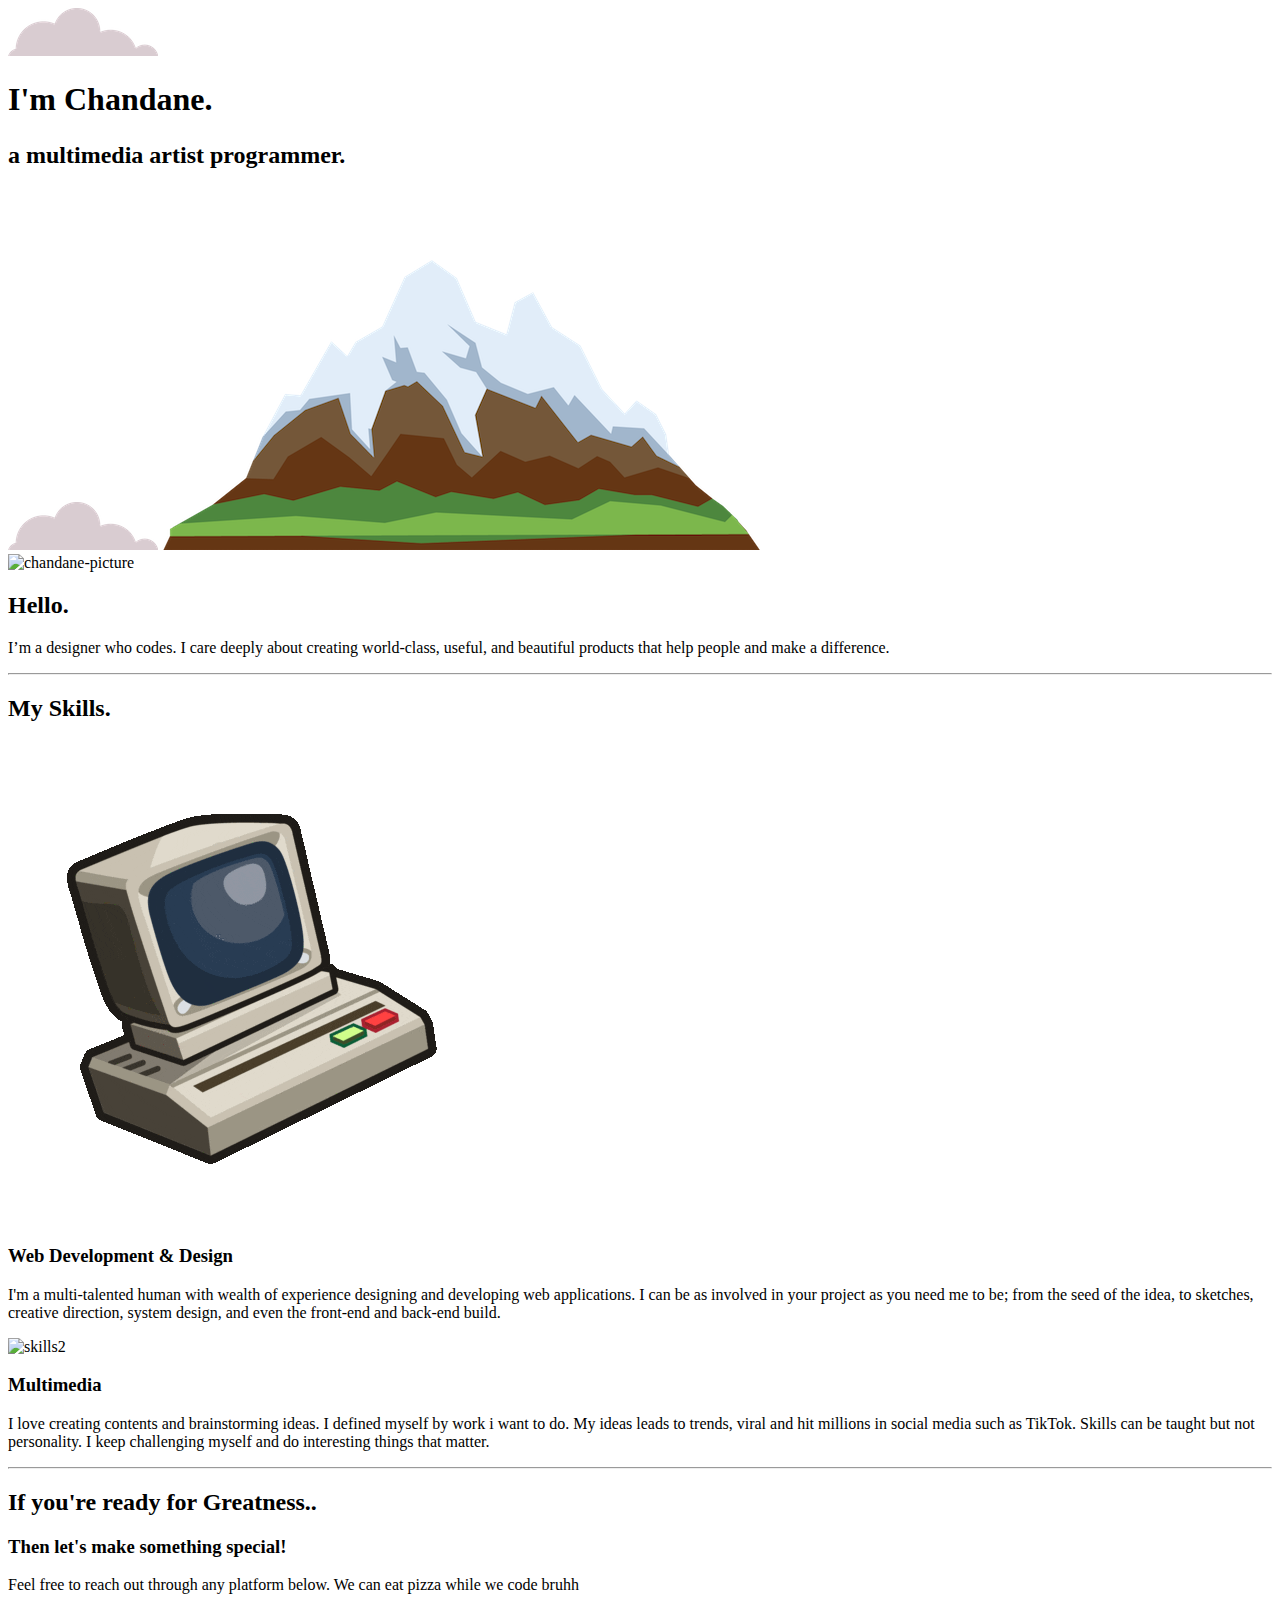
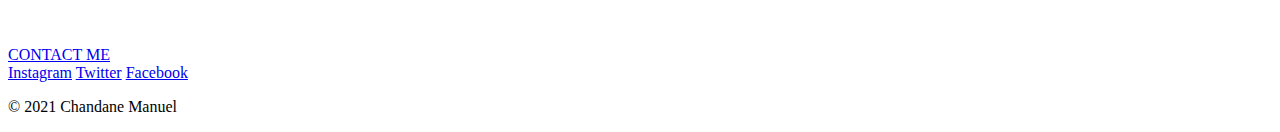
==== index.html @ cd48190d "Add files via upload" ====
<!DOCTYPE html>
<html lang="en" dir="ltr">

<head>
  <meta charset="utf-8">
  <title>Christian Manuel</title>
  <link rel="stylesheet" href="css/style.css">
  <link rel="icon" href="favicon.ico">
  <link href="https://fonts.googleapis.com/css2?family=Merriweather:ital,wght@0,300;1,300&family=Montserrat:ital,wght@1,400;1,500&family=Sacramento&display=swap" rel="stylesheet">

</head>




<body>
  

  <div class="top-container">
    <img class="top-cloud" src="IMAGES/cloud.png" alt="cloud-img">
    <h1> I'm Chandane.</h1>
   <h2>  <p> a multimedia artist <span class="pro">pro</span>grammer. </p> </h2>
    <img class="bottom-cloud" src="IMAGES/cloud.png" alt="cloud-img">
    <img class="mountain" src="IMAGES/mountain.png" alt="mountain-img">

  </div>

  <div class="middle-container">
    <div class="profile">
      <img class="chandane-picture" src="https://i.im.ge/2021/08/10/9Ueq0.png" alt="chandane-picture">
      <h2>Hello.</h2>
      <p class="introduction" >



       I’m a designer who codes. I care deeply about creating world-class, useful, and beautiful products that help people and make a difference.
  </p>


    </div>
    <hr>
    <div class="skills">
      <h2>My Skills.</h2>
      <div class="skill-row">
        <img class="skills-image" src="IMAGES/skills.gif" alt="skills">
        <h3>Web Development & Design</h3>
        <p class="skill-desc"> I'm a multi-talented human with wealth of experience designing and developing web applications. I can be as involved in your project as you need me to be;
from the seed of the idea, to sketches, creative direction, system design, and even the front-end and back-end build.
 </p>
      </div>
      <div class="skill-row">
        <img class="skills2-image" src="IMAGES/skills2.gif" alt="skills2">
        <h3>Multimedia </h3>
        <p class="skill-desc2"> I love creating contents and brainstorming ideas. I defined myself by work i want to do.
          My ideas leads to trends, viral  and hit millions in social media such as TikTok.
           Skills can be taught but not personality. I keep challenging myself and do interesting things that matter. </p>
      </div>
    </div>
    <hr class="bottom-hr">
    <div class="contact-me">
      <h2>If you're ready for Greatness..</h2>
      <h3>Then let's make something special!</h3>
      <p>Feel free to reach out through any platform below. We can eat pizza while we code bruhh </p>
      <br> <br>
      <a class="btn" href="mailto:name@email.com">CONTACT ME</a>
    </div>
  </div>


  <div class="bottom-container">
    <a class="footerlink"  href="https://www.instagram.com/theweeknd/">Instagram</a>
    <a  class="footerlink" href="https://twitter.com/xchandane">Twitter</a>
    <a class="footerlink"  href="https://www.facebook.com/representsXOGANG/ "> Facebook</a>
    <p class ="credits"> © 2021 Chandane Manuel  </p>
  </div>



</body>

</html>
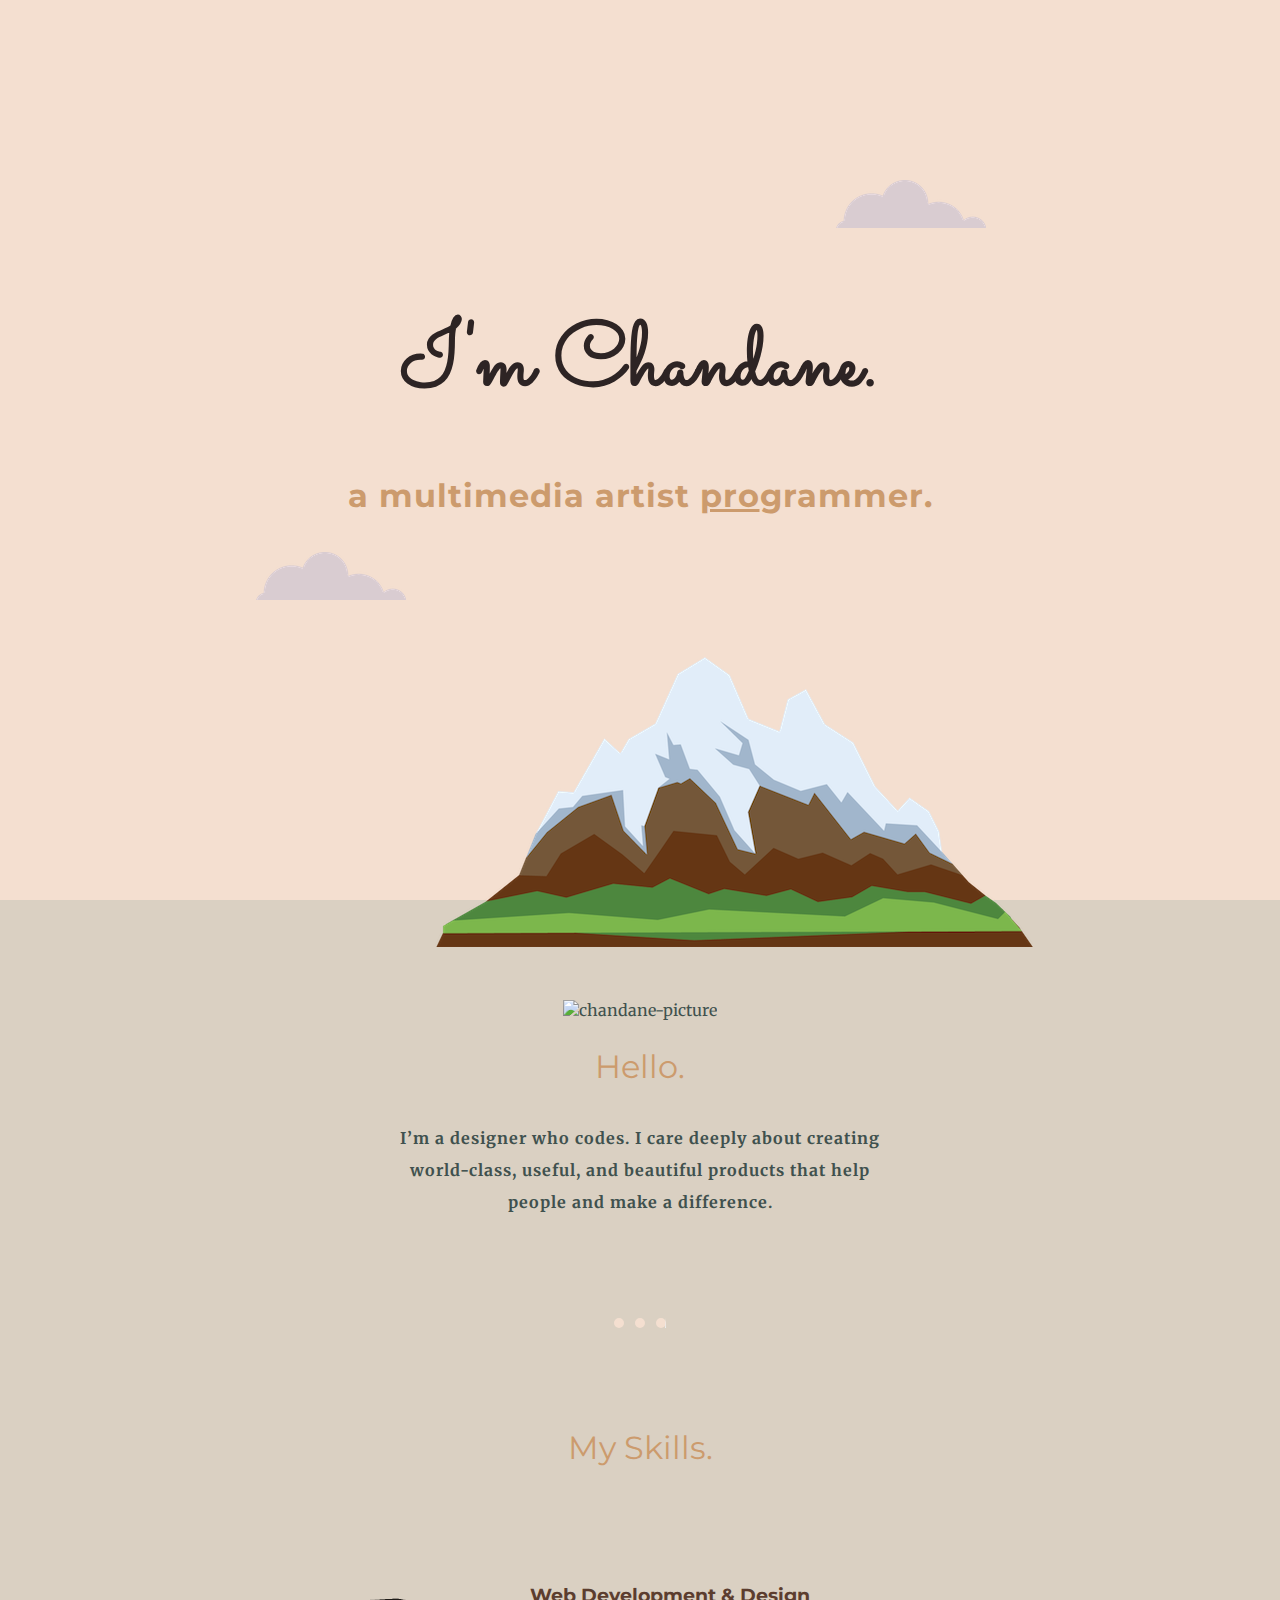
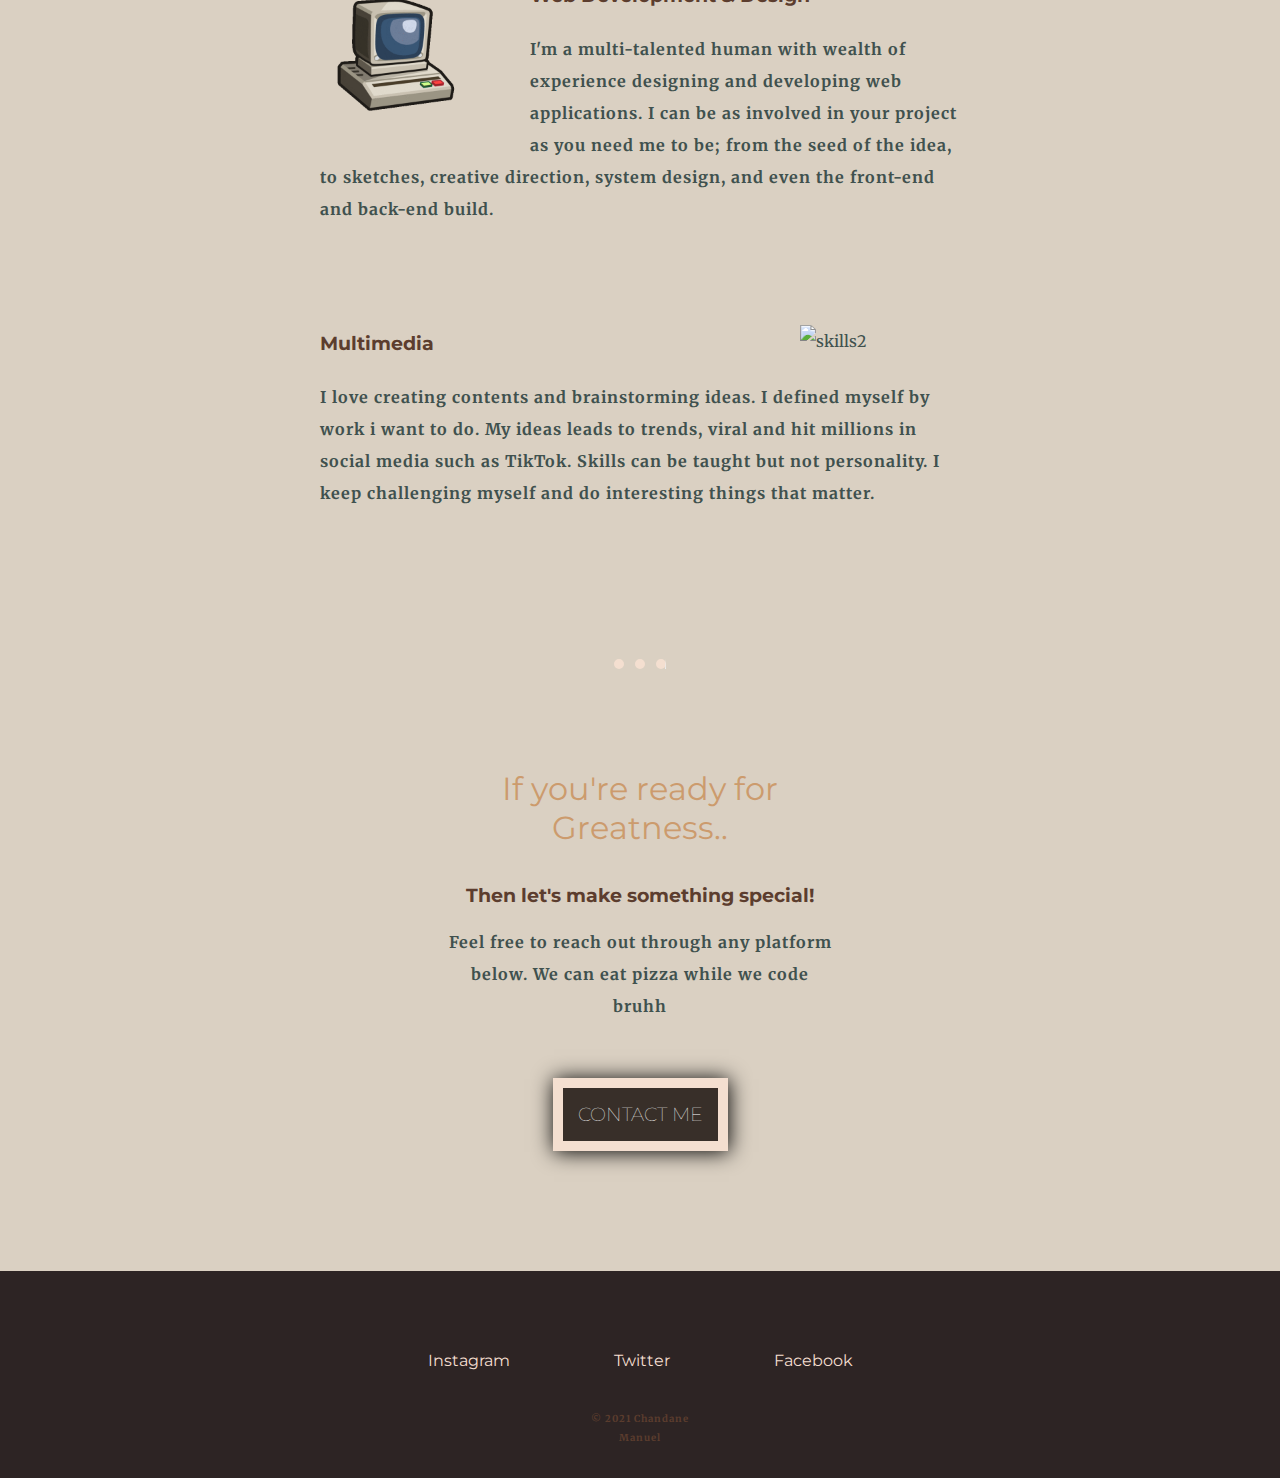
==== commit d02865bb: "Update index.html" ====
--- a/index.html
+++ b/index.html
@@ -4,7 +4,7 @@
 <head>
   <meta charset="utf-8">
   <title>Christian Manuel</title>
-  <link rel="stylesheet" href="css/style.css">
+  <link rel="stylesheet" href="CSS/style.css">
   <link rel="icon" href="favicon.ico">
   <link href="https://fonts.googleapis.com/css2?family=Merriweather:ital,wght@0,300;1,300&family=Montserrat:ital,wght@1,400;1,500&family=Sacramento&display=swap" rel="stylesheet">
 
--- a/CSS/style.css
+++ b/CSS/style.css
@@ -0,0 +1,295 @@
+body{
+
+margin:0;
+text-align: center;
+color: #40514E;
+font-family: 'Merriweather', serif;
+position: relative;
+
+
+
+
+
+
+}
+
+
+
+
+h1{
+  font-family: 'Sacramento', cursive;
+  margin: 0;
+  padding-top: 300px;
+  font-size: 5.625rem;
+  color: #2D2424;
+
+
+
+}
+
+
+h2{
+  color: #CC9B6D;
+  font-family: 'Montserrat', sans-serif;
+  font-size:2rem;
+  font-weight:normal;
+  padding-bottom:10px;
+
+}
+
+h3{
+
+  font-family: 'Montserrat', sans-serif;
+  font-weight:bolder;
+
+  color:#5C3D2E;
+
+
+}
+
+hr{
+
+
+border-top:  #F4DFD0 10px  dotted;
+border-bottom: 0 ;
+border-left: 0;
+width:  4%;
+margin: 100px auto;
+
+}
+
+p{
+
+font-weight: bold;
+letter-spacing: 1px;
+line-height: 2;
+}
+
+
+
+
+
+
+/*****CLASS *****/
+
+.top-container{
+
+background-color: #F4DFD0;
+position: relative;
+  min-height: 100vh;
+
+
+}
+
+.top-cloud{
+
+ position:absolute;
+
+ top: 20%;
+right: 23%;
+}
+
+.bottom-cloud{
+
+position:absolute;
+left: 20%;
+bottom: 300px;
+
+}
+
+.mountain{
+
+position: absolute;
+top: 590px;
+left:34%;
+
+
+}
+
+.pro{
+text-decoration: underline;
+
+}
+
+
+.pro:hover{
+
+  color: #2D2424;
+
+
+
+
+
+
+
+
+}
+
+/***middle container***/
+.middle-container{
+
+
+background-color: #DAD0C2;
+padding-bottom: 50px;
+
+}
+
+.chandane-picture{
+
+padding-top: 100px;
+
+}
+
+.introduction{
+
+
+
+  width: 40%;
+margin: auto;
+}
+
+
+.skill-row{
+  margin: 100px auto;
+width: 50%;
+text-align: left;
+ line-height: 2;
+
+}
+
+.skill-desc{
+
+text-align: left;
+line-height: 2;
+
+
+}
+.skill-desc2{
+
+text-align: left;
+line-height: 2;
+
+
+}
+
+.skills-image{
+width: 25%;
+float: left;
+margin-right: 50px;
+
+}
+
+
+.skills2-image{
+width: 25%;
+float:right;
+margin-left: 50px;
+
+
+}
+
+
+.contact-me{
+
+width: 30%;
+margin: 50px auto 70px;
+
+
+
+}
+
+
+/**bottom container***/
+
+
+.credits{
+
+
+
+font-size: 0.60rem;
+color: #5C3D2E;
+width: 10%;
+margin:auto;
+
+
+}
+.credits:hover{
+
+color: #F4DFD0;
+}
+
+
+
+
+
+.footerlink{
+
+color: #F4DFD0;
+font-family: 'Montserrat',sans-serif;
+margin: 10px 50px;
+text-decoration: none;
+display: inline-block;
+padding-bottom: 30px;
+
+
+}
+
+
+.footerlink:hover{
+
+color: #5C3D2E;
+
+
+}
+
+
+
+.bottom-container
+{
+ background-color: #2D2424;
+text-align: center;
+padding: 70px 0 30px;
+
+
+
+
+}
+
+
+.bottom-hr{
+
+margin: 150px auto 100px;
+border-left: 0;
+
+
+}
+
+
+.btn {
+   -webkit-border-radius: 0;
+   -moz-border-radius: 0;
+   border-radius: 0;
+   color: #FFFFFF;
+   font-family: 'Montserrat', sans-serif;
+   font-size: 19px;
+   font-weight: 100;
+   padding: 15px;
+   background-color: #382F29;
+   -webkit-box-shadow: 1px 1px 20px 0 #000000;
+   -moz-box-shadow: 1px 1px 20px 0 #000000;
+   box-shadow: 1px 1px 20px 0 #000000;
+   border: solid #F4DFD0 10px;
+   text-decoration: none;
+   display: inline-block;
+   cursor: pointer;
+   text-align: center;
+}
+
+.btn:hover {
+   background: #F4DFD0;
+   border: solid #2D2424 13px;
+   -webkit-border-radius: 0;
+   -moz-border-radius: 0;
+   border-radius: 0;
+   text-decoration: none;
+}
